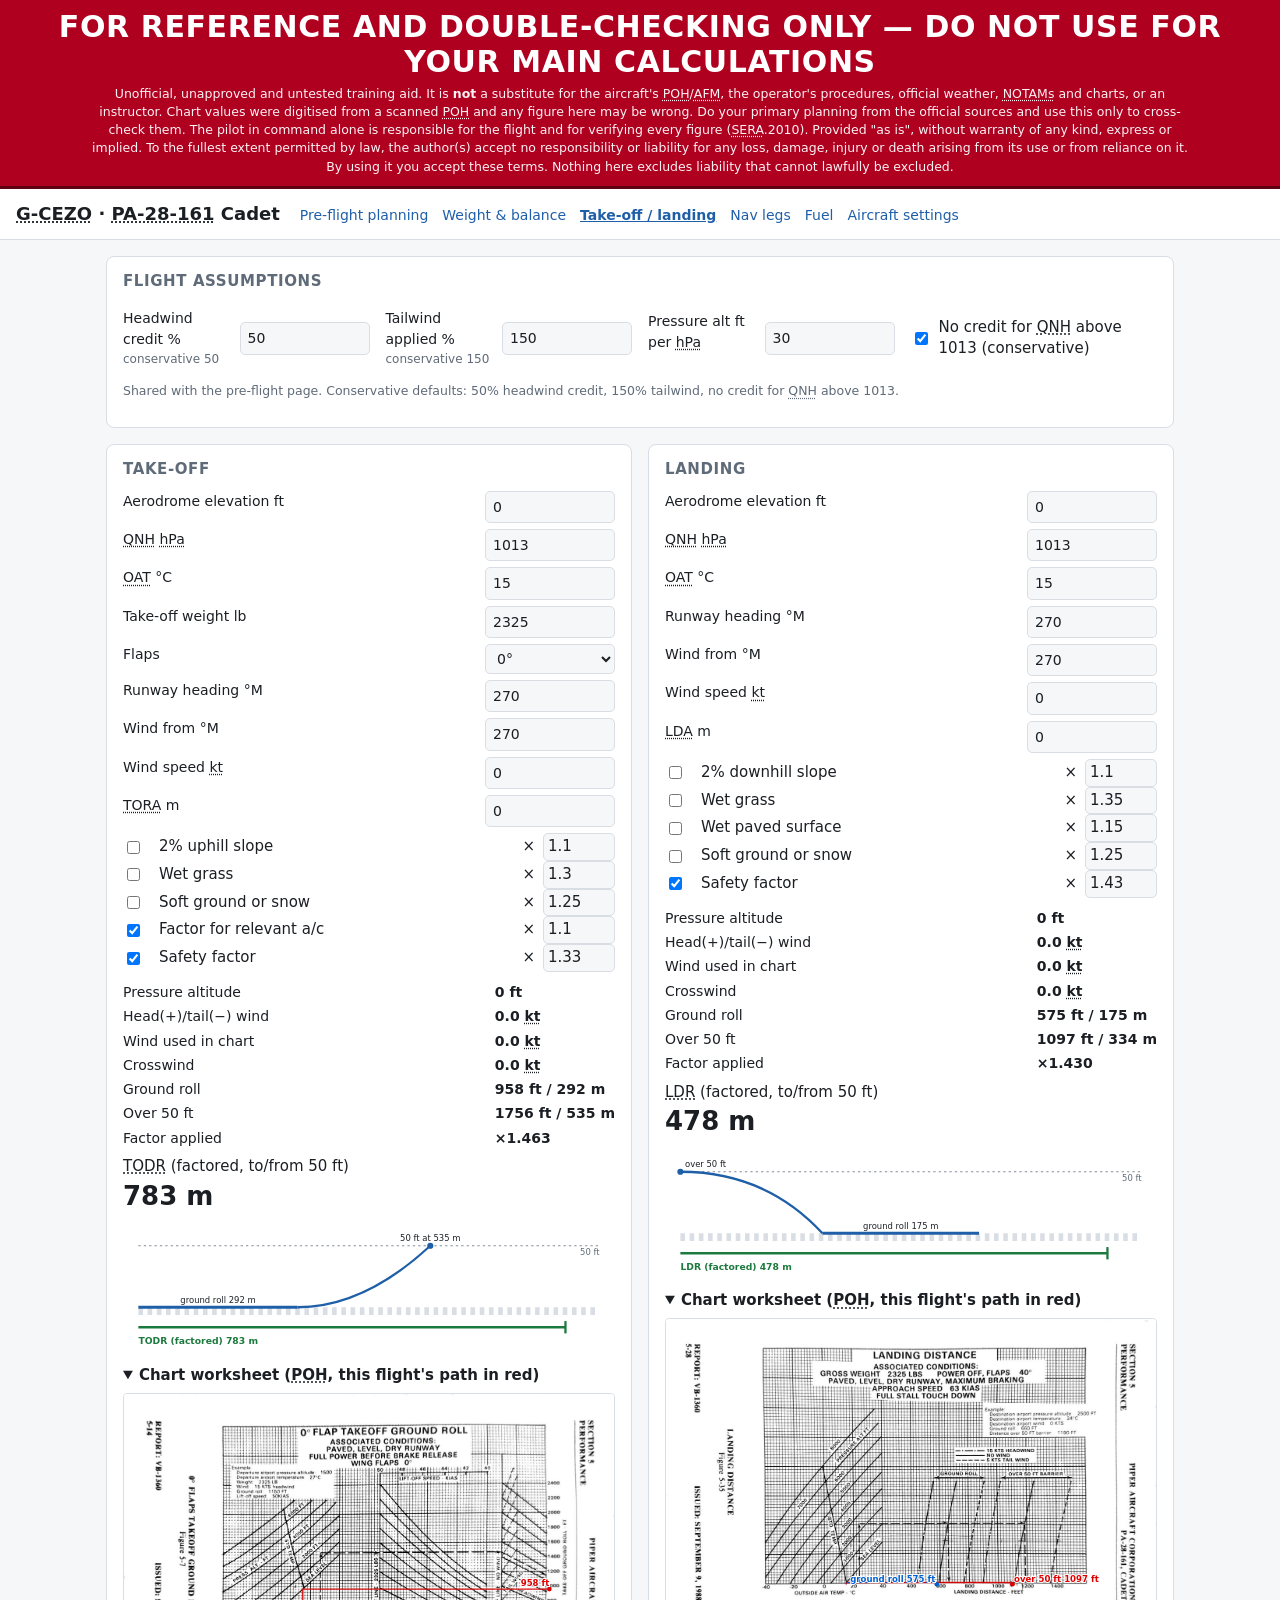
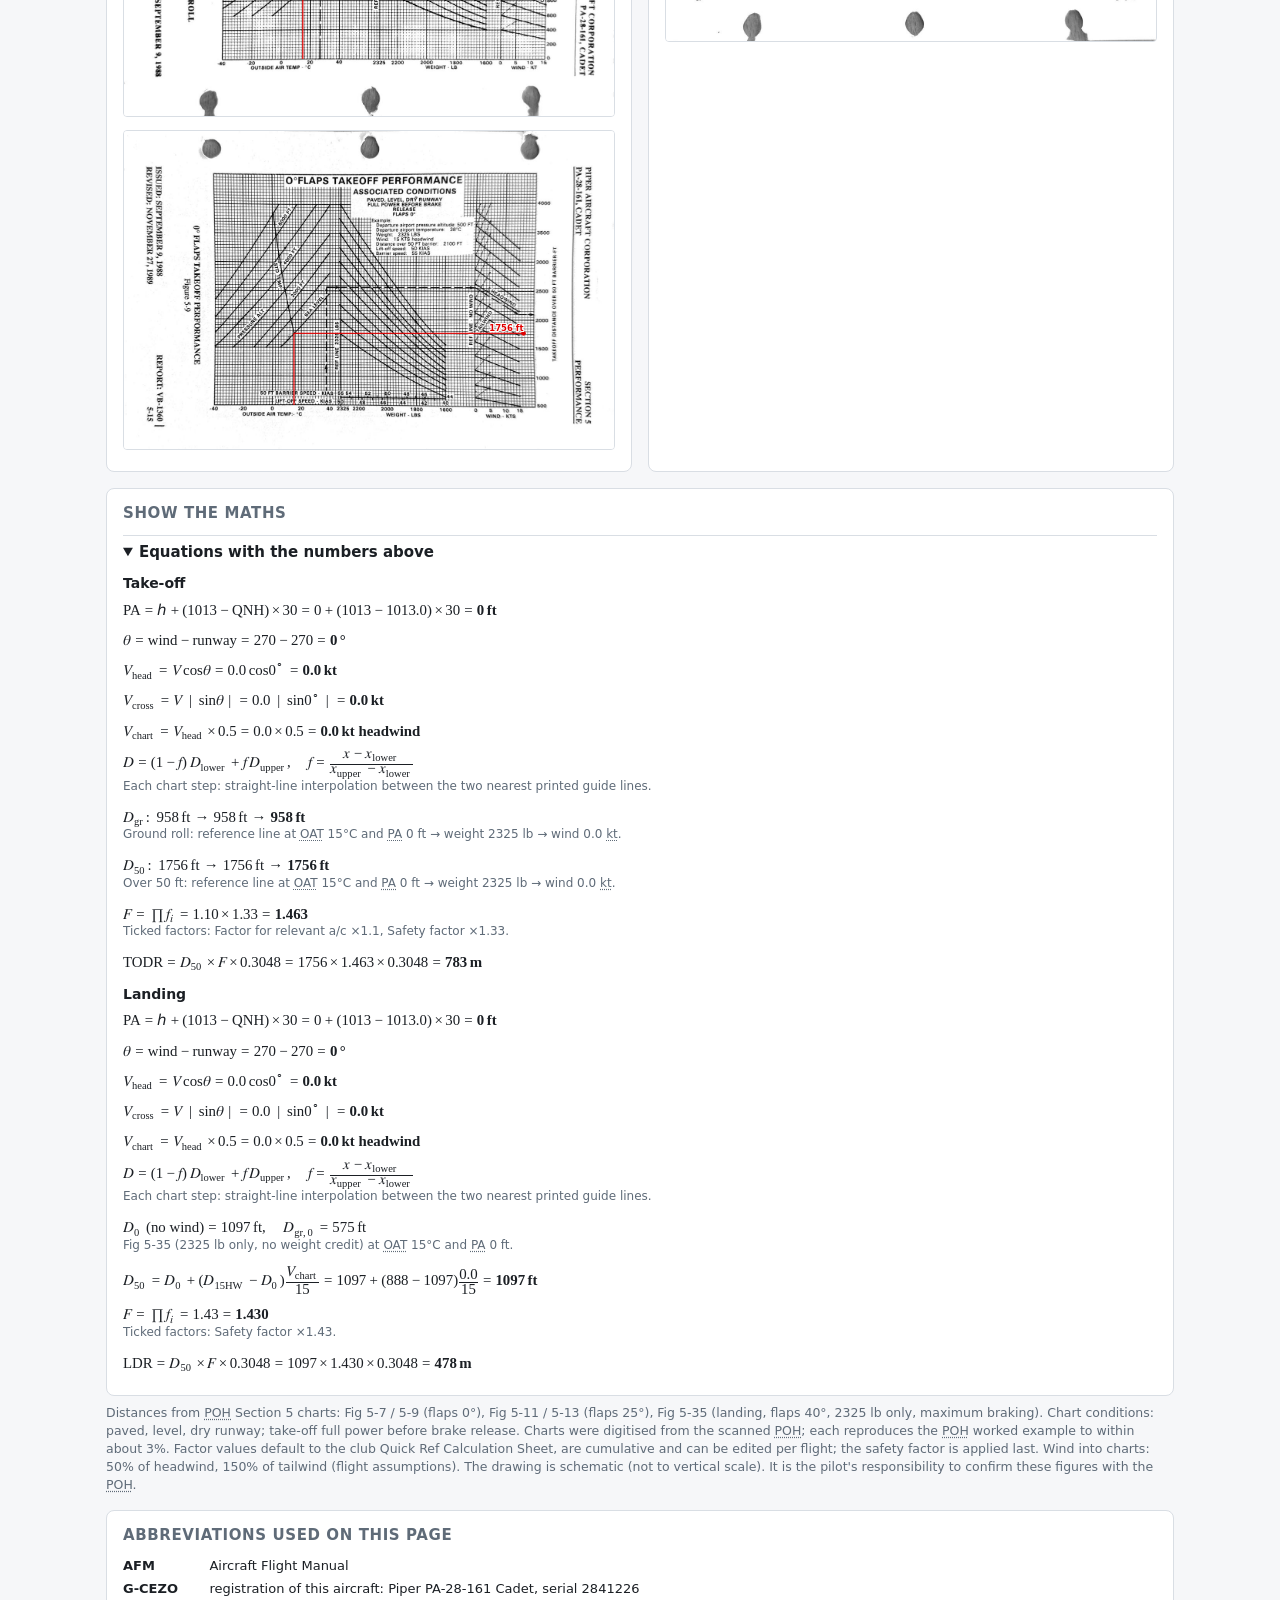
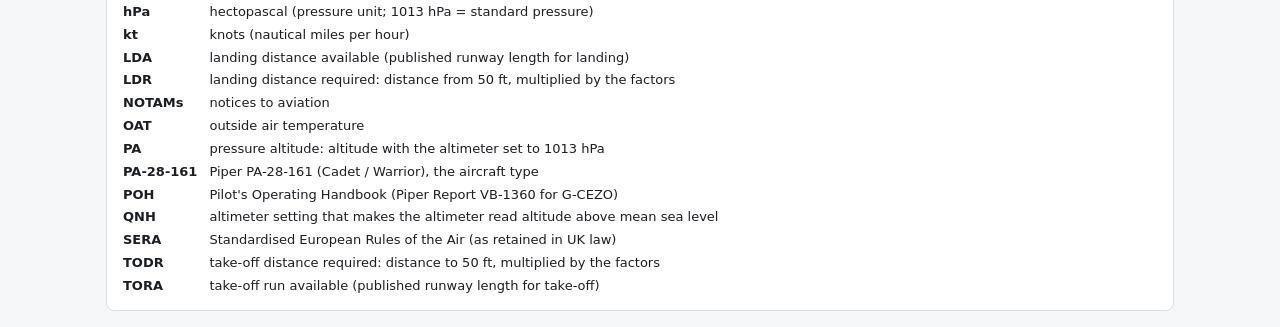
==== tools/performance.html @ 7f7208da "Add G-CEZO web planning tools Pre-flight planning, weight & balance, take-off/landing performance, n" ====
<!doctype html>
<html lang="en"><head>
<meta charset="utf-8"><meta name="viewport" content="width=device-width,initial-scale=1">
<title>G-CEZO Take-off &amp; Landing</title>
<link rel="stylesheet" href="gcezo.css">
<script src="gcezo-charts.js"></script><script src="gcezo-lib.js"></script><script src="gcezo-math.js"></script><script src="gcezo-ui.js"></script><script src="gcezo-glossary.js"></script><script src="gcezo-sheets.js"></script>
</head><body>
<main>
<section class="card"><h2>Flight assumptions</h2><div id="assume"></div>
<p class="note">Shared with the pre-flight page. Conservative defaults: 50% headwind credit, 150% tailwind, no credit for QNH above 1013.</p></section>
<div class="grid" id="sides" style="margin-top:16px"></div>
<section class="card" style="margin-top:16px"><h2>Show the maths</h2>
<details class="maths" open><summary>Equations with the numbers above</summary><div id="maths"></div></details></section>
<p class="note">Distances from POH Section 5 charts: Fig 5-7 / 5-9 (flaps 0&deg;), Fig 5-11 / 5-13 (flaps 25&deg;), Fig 5-35 (landing, flaps 40&deg;, 2325 lb only, maximum braking).
Chart conditions: paved, level, dry runway; take-off full power before brake release. Charts were digitised from the scanned POH; each reproduces the POH worked example to within about 3%.
Factor values default to the club Quick Ref Calculation Sheet, are cumulative and can be edited per flight; the safety factor is applied last. <span id="wn"></span>
The drawing is schematic (not to vertical scale). It is the pilot's responsibility to confirm these figures with the POH.</p>
</main>
<script>
navBar('performance.html');
function sideHTML(s,title){
  return `<section class="card"><h2>${title}</h2>
   <label class="f">Aerodrome elevation ft <input id="${s}_elev" type="number" value="0"></label>
   <label class="f">QNH hPa <input id="${s}_qnh" type="number" value="1013"></label>
   <label class="f">OAT &deg;C <input id="${s}_oat" type="number" value="15"></label>
   ${s==='to'?`<label class="f">Take-off weight lb <input id="to_w" type="number" value="2325"></label>
   <label class="f">Flaps <select id="to_flap"><option value="0">0&deg;</option><option value="25">25&deg;</option></select></label>`:''}
   <label class="f">Runway heading &deg;M <input id="${s}_rwy" type="number" value="270"></label>
   <label class="f">Wind from &deg;M <input id="${s}_wd" type="number" value="270"></label>
   <label class="f">Wind speed kt <input id="${s}_ws" type="number" value="0"></label>
   <label class="f">${s==='to'?'TORA':'LDA'} m <input id="${s}_avail" type="number" value="0"></label>
   ${factorBoxes(s)}
   <div id="${s}_out" style="margin-top:10px"></div></section>`;
}
$('sides').innerHTML=sideHTML('to','Take-off')+sideHTML('ld','Landing');
const ids=[...document.querySelectorAll('#sides input,#sides select')].map(e=>e.id);
const save=persist('gcezo-perf-v3',ids);
function out(s,gr,d50,p,sheets){
  const fd=factorDetail(s), req=d50*fd.product*FT_TO_M, avail=num(`${s}_avail`), xw=Math.abs(p.wc.cross);
  let h=`<div class="kv"><span>Pressure altitude</span><b>${fx(p.pa)} ft</b>
   <span>Head(+)/tail(&minus;) wind</span><b>${fx(p.wc.head,1)} kt</b>
   <span>Wind used in chart</span><b>${fx(p.cw,1)} kt</b>
   <span>Crosswind</span><b>${fx(xw,1)} kt ${xw>GCEZO.speeds.maxXwind?`<span class="pill bad">&gt; ${GCEZO.speeds.maxXwind} kt demo</span>`:''}</b>
   <span>Ground roll</span><b>${fx(gr)} ft / ${fx(gr*FT_TO_M)} m</b>
   <span>Over 50 ft</span><b>${fx(d50)} ft / ${fx(d50*FT_TO_M)} m</b>
   <span>Factor applied</span><b>&times;${fx(fd.product,3)}</b></div>
   <div style="margin-top:8px">${s==='to'?'TODR':'LDR'} (factored, to/from 50 ft)</div><div class="big">${fx(req)} m</div>`;
  if(avail>0) h+=`<div>${s==='to'?'TORA':'LDA'} ${fx(avail)} m ${pill(req<=avail,'Sufficient','Insufficient')}</div>`;
  h+=runwaySVG(s,gr*FT_TO_M,d50*FT_TO_M,req,avail);
  h+=`<details class="sheetbox" open><summary>Chart worksheet (POH, this flight's path in red)</summary>${sheets}</details>`;
  h+=p.warn.map(w=>`<div class="msg warn">${w}</div>`).join('');
  $(s+'_out').innerHTML=h;
  return mathsPerf({...p,fac:fd});
}
function calc(){
  let m='';
  for(const s of ['to','ld']){
    const elev=num(s+'_elev'), qnh=num(s+'_qnh'), pa=pressureAlt(elev,qnh), wc=windComponents(num(s+'_wd'),num(s+'_ws'),num(s+'_rwy')), cw=chartWind(wc.head);
    const base={kind:s,elev,qnh,pa,oat:num(s+'_oat'),wdir:num(s+'_wd'),wkt:num(s+'_ws'),rwy:num(s+'_rwy'),wc,cw};
    if(s==='to'){
      const fl=$('to_flap').value, g=takeoffChart(fl==='0'?'gr0':'gr25',pa,num('to_oat'),num('to_w'),cw), t=takeoffChart(fl==='0'?'to0':'to25',pa,num('to_oat'),num('to_w'),cw);
      m+=out('to',g.dist,t.dist,{...base,weight:num('to_w'),chart:{gr:g,a50:t},warn:[...new Set([...g.warn,...t.warn])]},
        takeoffSheetSVG(fl==='0'?'gr0':'gr25',pa,num('to_oat'),num('to_w'),cw)+takeoffSheetSVG(fl==='0'?'to0':'to25',pa,num('to_oat'),num('to_w'),cw));
    } else {
      const l=landingChart(pa,num('ld_oat'),cw); m+=out('ld',l.groundRoll,l.over50,{...base,weight:2325,chart:l,warn:l.warn},landingSheetSVG(pa,num('ld_oat'),cw));
    }
  }
  $('maths').innerHTML=m; $('wn').textContent=windNote();
  save();
}
assumptionsPanel('assume',calc);
ids.forEach(i=>$(i).addEventListener('input',calc)); calc();
</script>
</body></html>
---- tools/gcezo.css ----
:root{
  --bg:#f6f7f9; --card:#fff; --ink:#1b1f24; --mute:#5f6b78; --line:#d9dee4;
  --acc:#1f5fa8; --ok:#1d7a3e; --okbg:#e6f4ea; --bad:#b3261e; --badbg:#fde8e6; --warn:#8a5a00; --warnbg:#fff4d6; --wind:#1C6FB0;
}
@media (prefers-color-scheme: dark){
  :root:not([data-theme="light"]){
    --bg:#121417; --card:#1b1e23; --ink:#e7eaee; --mute:#9aa5b1; --line:#2e333a;
    --acc:#7fb0ef; --ok:#7fd49a; --okbg:#1a3324; --bad:#ff8a80; --badbg:#3a1d1b; --warn:#f3c35c; --warnbg:#3a2f12; --wind:#6FB4EA;
  }
}
*{box-sizing:border-box}
body{margin:0;background:var(--bg);color:var(--ink);font:15px/1.45 system-ui,-apple-system,"Segoe UI",Roboto,sans-serif}
header{background:var(--card);border-bottom:1px solid var(--line);padding:12px 16px;display:flex;flex-wrap:wrap;gap:8px 20px;align-items:baseline}
header h1{font-size:18px;margin:0}
header nav{display:flex;flex-wrap:wrap;gap:4px 14px;font-size:14px}
header nav a{color:var(--acc);text-decoration:none}
header nav a.on{font-weight:600;text-decoration:underline}
main{max-width:1100px;margin:0 auto;padding:16px}
.grid{display:grid;gap:16px;grid-template-columns:repeat(auto-fit,minmax(320px,1fr))}
.card{background:var(--card);border:1px solid var(--line);border-radius:8px;padding:14px 16px}
.card h2{font-size:15px;margin:0 0 10px;text-transform:uppercase;letter-spacing:.04em;color:var(--mute)}
label.f{display:grid;grid-template-columns:1fr 130px;align-items:center;gap:8px;margin:6px 0;font-size:14px}
label.f small{color:var(--mute);grid-column:1;grid-row:2;margin-top:-6px;font-size:12px}
label.f > input,label.f > select,label.f > span{grid-column:2;grid-row:1 / span 2}
input,select{font:inherit;padding:5px 7px;border:1px solid var(--line);border-radius:5px;background:var(--bg);color:var(--ink);width:100%}
input[type=checkbox]{width:auto}
button{font:inherit;padding:5px 10px;border:1px solid var(--line);border-radius:5px;background:var(--bg);color:var(--ink);cursor:pointer}
table{border-collapse:collapse;width:100%;font-size:14px;font-variant-numeric:tabular-nums}
th,td{padding:5px 6px;border-bottom:1px solid var(--line);text-align:right}
th:first-child,td:first-child{text-align:left}
th{color:var(--mute);font-weight:600}
tr.tot td{font-weight:600;border-top:2px solid var(--ink)}
.big{font-size:26px;font-weight:650;font-variant-numeric:tabular-nums}
.kv{display:grid;grid-template-columns:1fr auto;gap:4px 12px;font-size:14px}
.kv b{font-variant-numeric:tabular-nums}
.pill{display:inline-block;padding:2px 8px;border-radius:10px;font-size:13px;font-weight:600}
.pill.ok{background:var(--okbg);color:var(--ok)} .pill.bad{background:var(--badbg);color:var(--bad)} .pill.warn{background:var(--warnbg);color:var(--warn)}
.msg{margin:6px 0;padding:6px 9px;border-radius:5px;font-size:13px}
.msg.bad{background:var(--badbg);color:var(--bad)} .msg.warn{background:var(--warnbg);color:var(--warn)}
.note{font-size:12.5px;color:var(--mute);margin-top:8px}
.row{display:flex;gap:8px;flex-wrap:wrap;align-items:center}
svg text{fill:var(--mute);font-size:11px}
.legs input{padding:4px 5px}
td.mh{color:var(--acc);font-weight:600}
.leg{border:1px solid var(--line);border-radius:8px;padding:10px 12px;margin-bottom:10px;background:var(--bg)}
.leghead{display:flex;align-items:center;justify-content:space-between;gap:8px;margin-bottom:8px}
.legnum{font-weight:700;color:var(--acc)}
.leginputs{display:grid;grid-template-columns:2fr 1fr 1fr;gap:8px}
.leginputs label,.navgrid label{display:block;font-size:12.5px;color:var(--mute);margin-bottom:3px}
@media (max-width:480px){.leginputs{grid-template-columns:1fr 1fr}.leginputs .name{grid-column:1/-1}}
.navgrid{display:grid;grid-template-columns:repeat(auto-fit,minmax(130px,1fr));gap:10px}
.legout{display:grid;grid-template-columns:auto 1fr;gap:12px;align-items:center;margin-top:10px}
.legout svg{width:92px;height:92px}
.nums{display:grid;grid-template-columns:repeat(auto-fit,minmax(78px,1fr));gap:6px 12px}
.n b{display:block;font-size:20px;font-weight:650;font-variant-numeric:tabular-nums;line-height:1.15}
.n span{font-size:12px;color:var(--mute)}
.n.mh b{color:var(--acc)}
.varrow{display:flex;gap:6px}.varrow select{width:64px}
details summary{cursor:pointer;font-weight:600}
@media (max-width:560px){ label.f{grid-template-columns:1fr 110px} }
@media print{ header nav,button{display:none} body{background:#fff} .card{break-inside:avoid;border-color:#999} }
.disclaimer{background:#b00020;color:#fff;padding:10px 16px;text-align:center;border-bottom:3px solid #600010}
.disclaimer .dz-big{font-size:clamp(18px,3.2vw,30px);font-weight:900;letter-spacing:.02em;line-height:1.15;animation:dzflash 1s steps(1,end) infinite}
.disclaimer .dz-small{font-size:12.5px;max-width:1100px;margin:6px auto 0;opacity:.95}
@keyframes dzflash{0%{color:#fff}50%{color:#ffe14d}}
@media (prefers-reduced-motion: reduce){.disclaimer .dz-big{animation:none}}
@media print{.disclaimer .dz-big{animation:none}}
.eq{font-size:13.5px;margin:4px 0;font-variant-numeric:tabular-nums;line-height:1.5}
details.maths{margin-top:10px;border-top:1px solid var(--line);padding-top:6px}
details.maths h4{margin:10px 0 4px;font-size:14px}
label.fac input[type=number]{padding:2px 4px}
.kv2{display:grid;gap:0 16px;grid-template-columns:repeat(auto-fit,minmax(240px,1fr))}
.step{display:inline-block;background:var(--acc);color:var(--card);border-radius:50%;width:24px;height:24px;text-align:center;line-height:24px;font-weight:700;margin-right:8px;font-size:13px}
.card h2 .step{text-transform:none;letter-spacing:0}
.stephead{font-size:13px;font-weight:700;margin:10px 0 2px;color:var(--mute)}
label.row{flex-wrap:nowrap}
label.row > span{min-width:0}
a{color:var(--acc)}
.eq{overflow-x:auto;overflow-y:hidden;margin:2px 0 6px;padding:2px 0}
.eq math{font-size:1.08em;text-align:left;margin:0}
.eq math{math-style:normal;font-size:1.1em}
.eqnote{font-size:12px;color:var(--mute);margin:-2px 0 2px}
.sheetbox{margin-top:8px}
.sheetbox svg.sheet{background:#fff;border:1px solid var(--line);border-radius:4px;margin-top:6px}
.sheetlbl{font:700 22px system-ui,sans-serif;paint-order:stroke;stroke:#fff;stroke-width:5px}
abbr[title]{text-decoration:underline dotted;text-underline-offset:2px;cursor:help}
.kv.gl{grid-template-columns:auto 1fr;font-size:13px}
.disclaimer abbr{color:inherit}
label.f > span.lt{grid-column:1;grid-row:1}
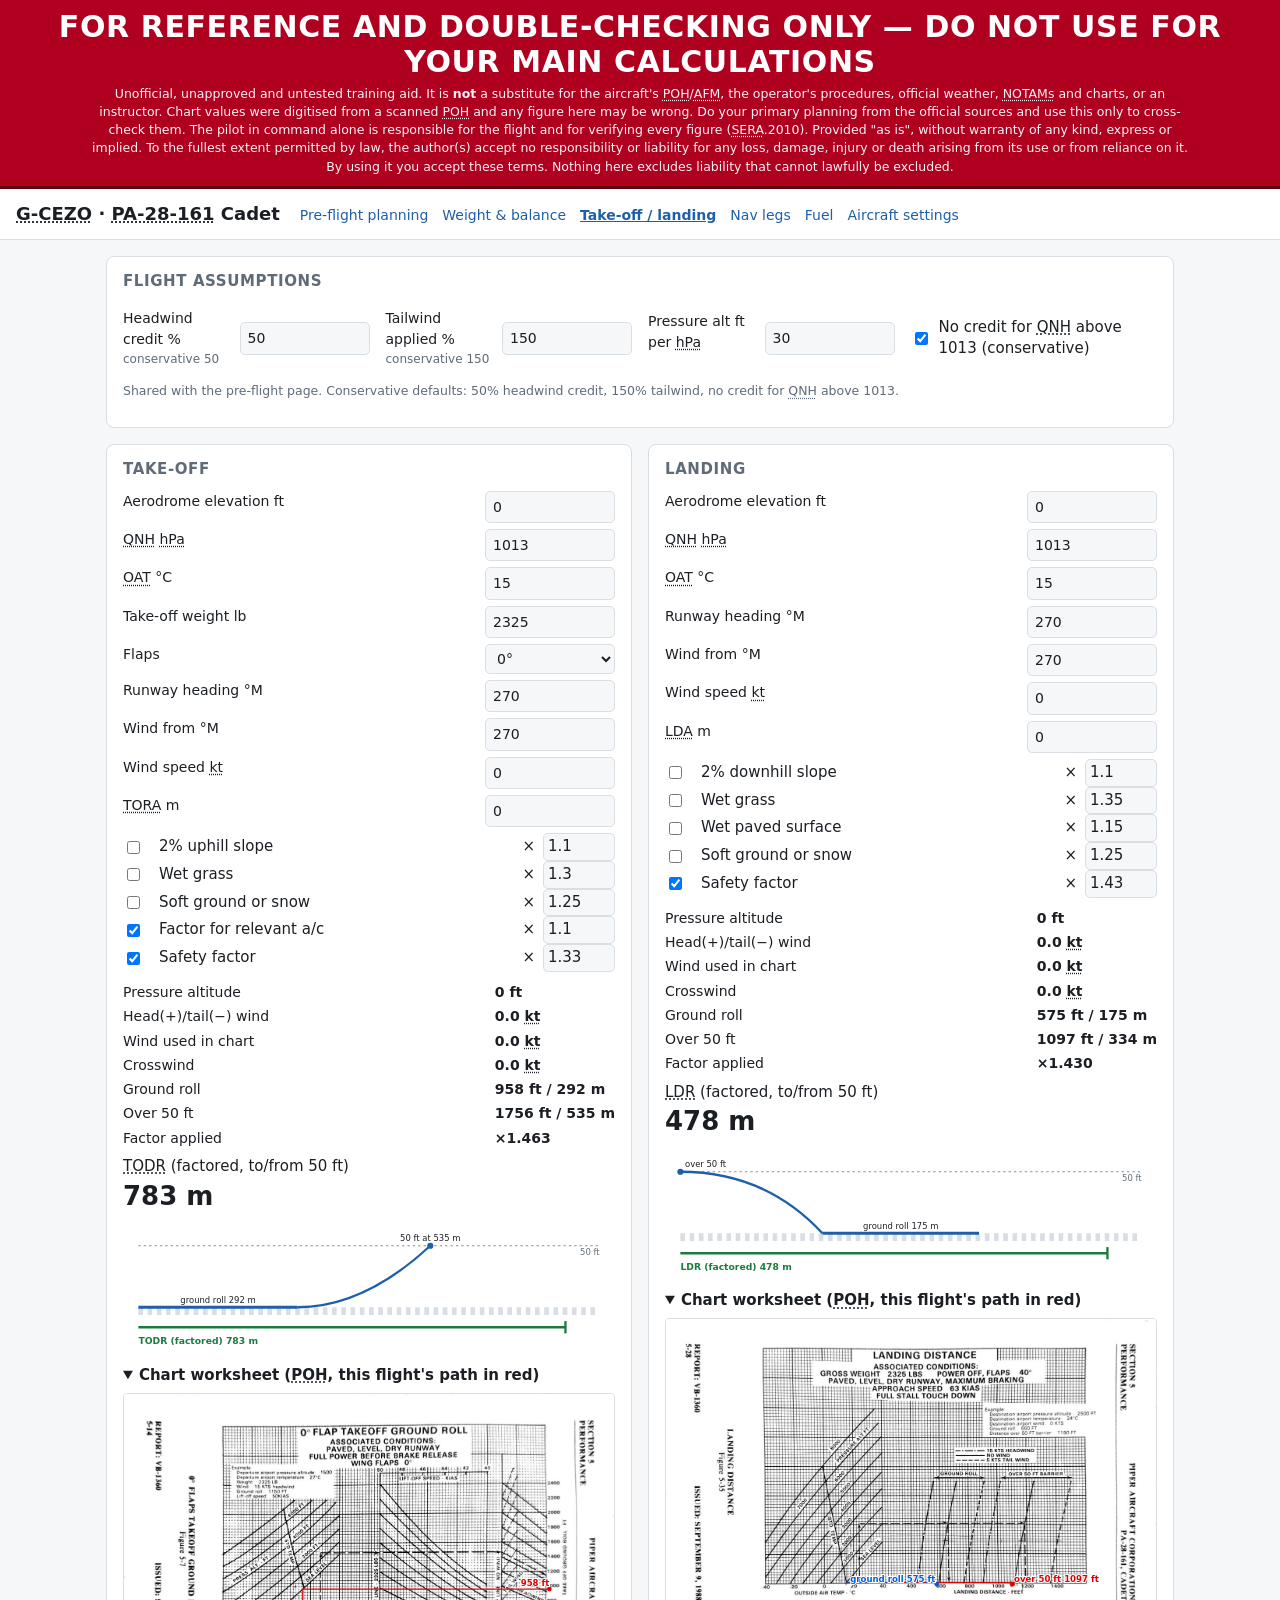
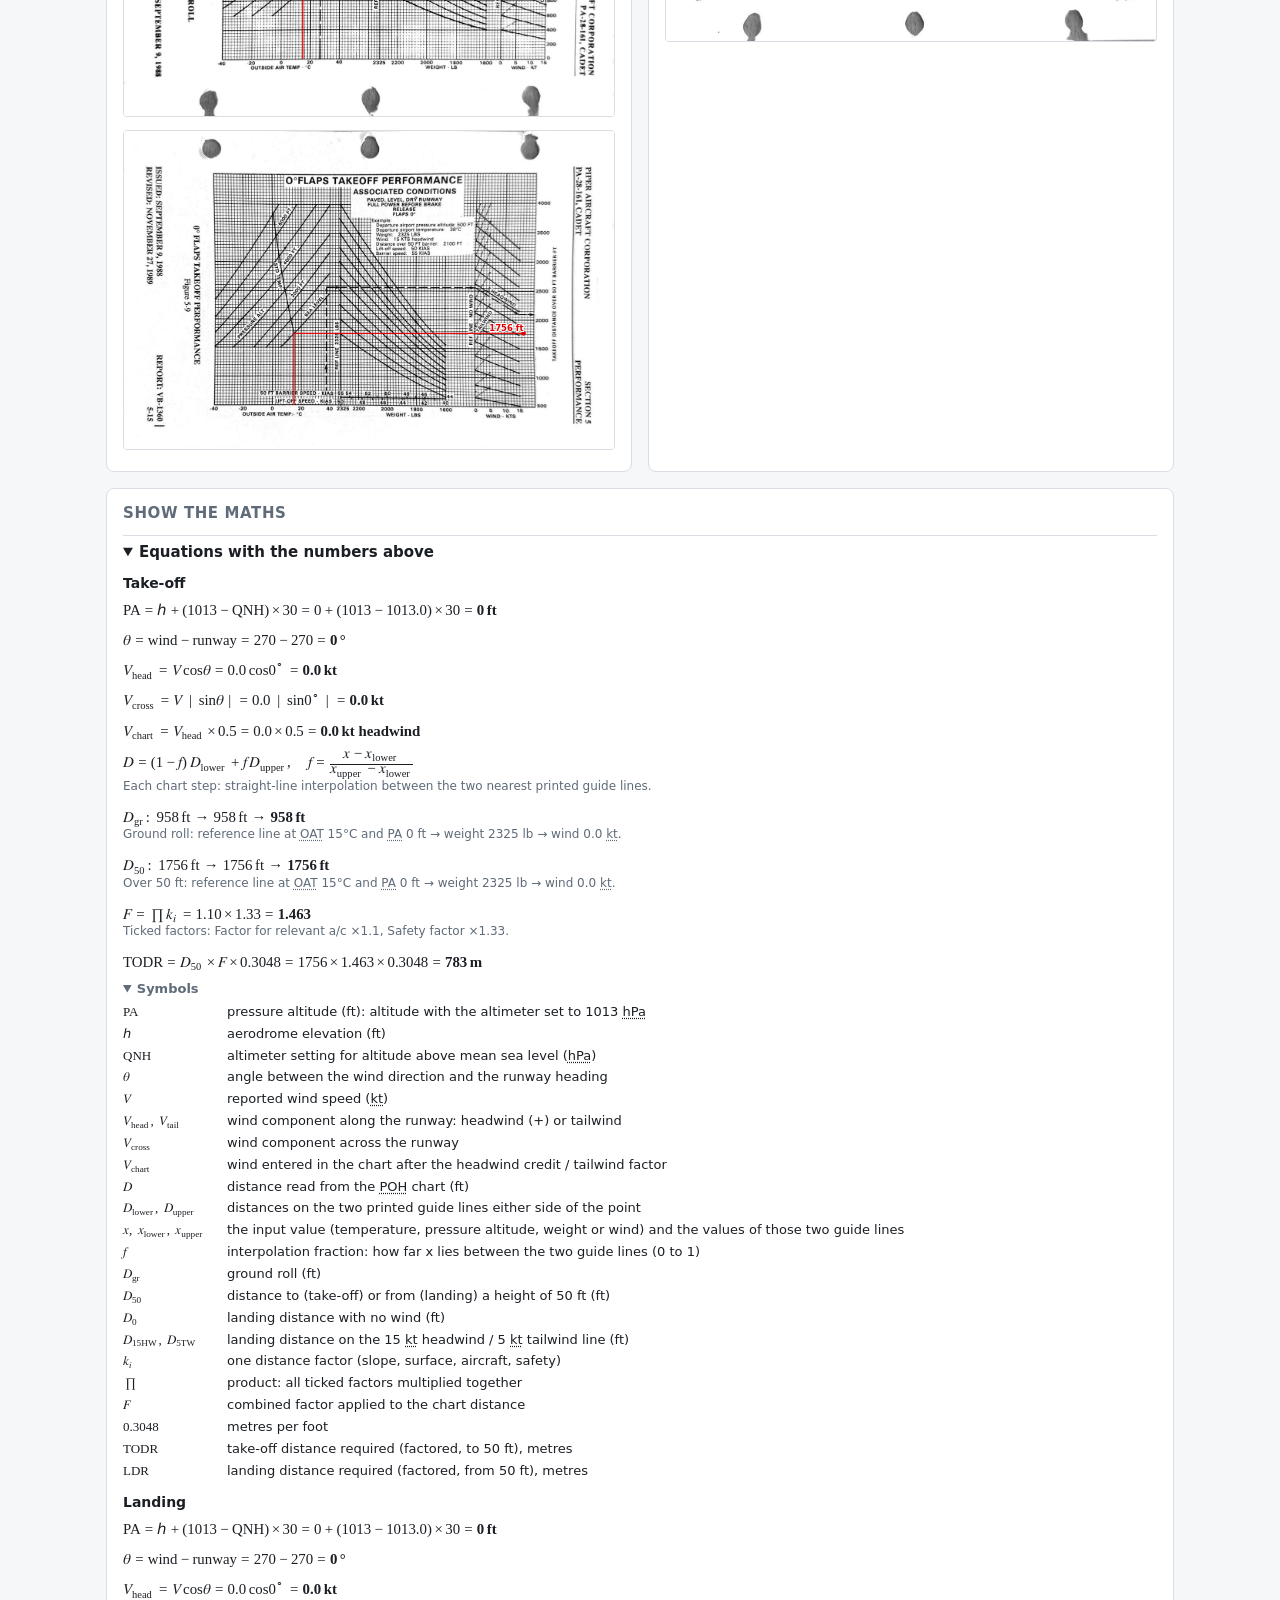
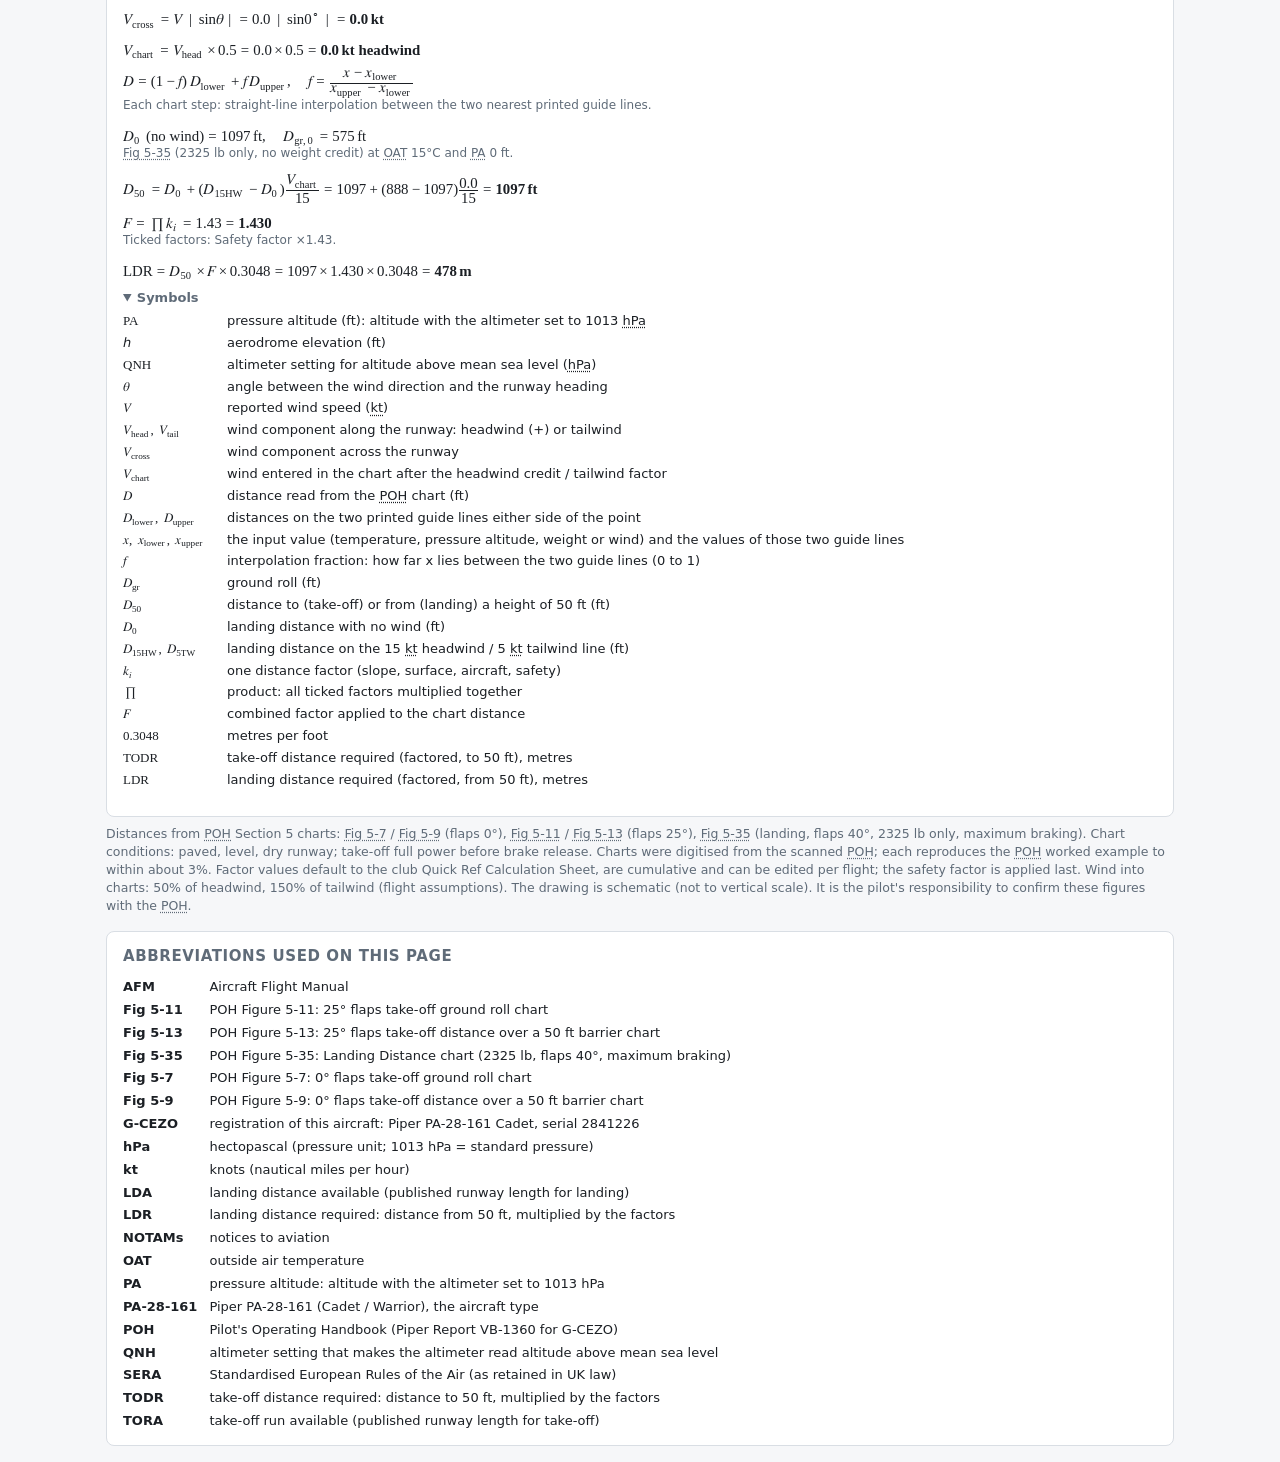
==== commit b86d5dce: "Restore flight details at top of pre-flight planning; explain POH figures Flight card (date, pilot, " ====
--- a/tools/performance.html
+++ b/tools/performance.html
@@ -11,7 +11,7 @@
 <div class="grid" id="sides" style="margin-top:16px"></div>
 <section class="card" style="margin-top:16px"><h2>Show the maths</h2>
 <details class="maths" open><summary>Equations with the numbers above</summary><div id="maths"></div></details></section>
-<p class="note">Distances from POH Section 5 charts: Fig 5-7 / 5-9 (flaps 0&deg;), Fig 5-11 / 5-13 (flaps 25&deg;), Fig 5-35 (landing, flaps 40&deg;, 2325 lb only, maximum braking).
+<p class="note">Distances from POH Section 5 charts: Fig 5-7 / Fig 5-9 (flaps 0&deg;), Fig 5-11 / Fig 5-13 (flaps 25&deg;), Fig 5-35 (landing, flaps 40&deg;, 2325 lb only, maximum braking).
 Chart conditions: paved, level, dry runway; take-off full power before brake release. Charts were digitised from the scanned POH; each reproduces the POH worked example to within about 3%.
 Factor values default to the club Quick Ref Calculation Sheet, are cumulative and can be edited per flight; the safety factor is applied last. <span id="wn"></span>
 The drawing is schematic (not to vertical scale). It is the pilot's responsibility to confirm these figures with the POH.</p>
--- a/tools/gcezo.css
+++ b/tools/gcezo.css
@@ -87,3 +87,6 @@
 .kv.gl{grid-template-columns:auto 1fr;font-size:13px}
 .disclaimer abbr{color:inherit}
 label.f > span.lt{grid-column:1;grid-row:1}
+details.legend{margin:6px 0 12px;font-size:13px}
+details.legend summary{font-weight:600;color:var(--mute)}
+details.legend .kv.gl{grid-template-columns:minmax(90px,auto) 1fr;gap:3px 14px;margin-top:4px}
